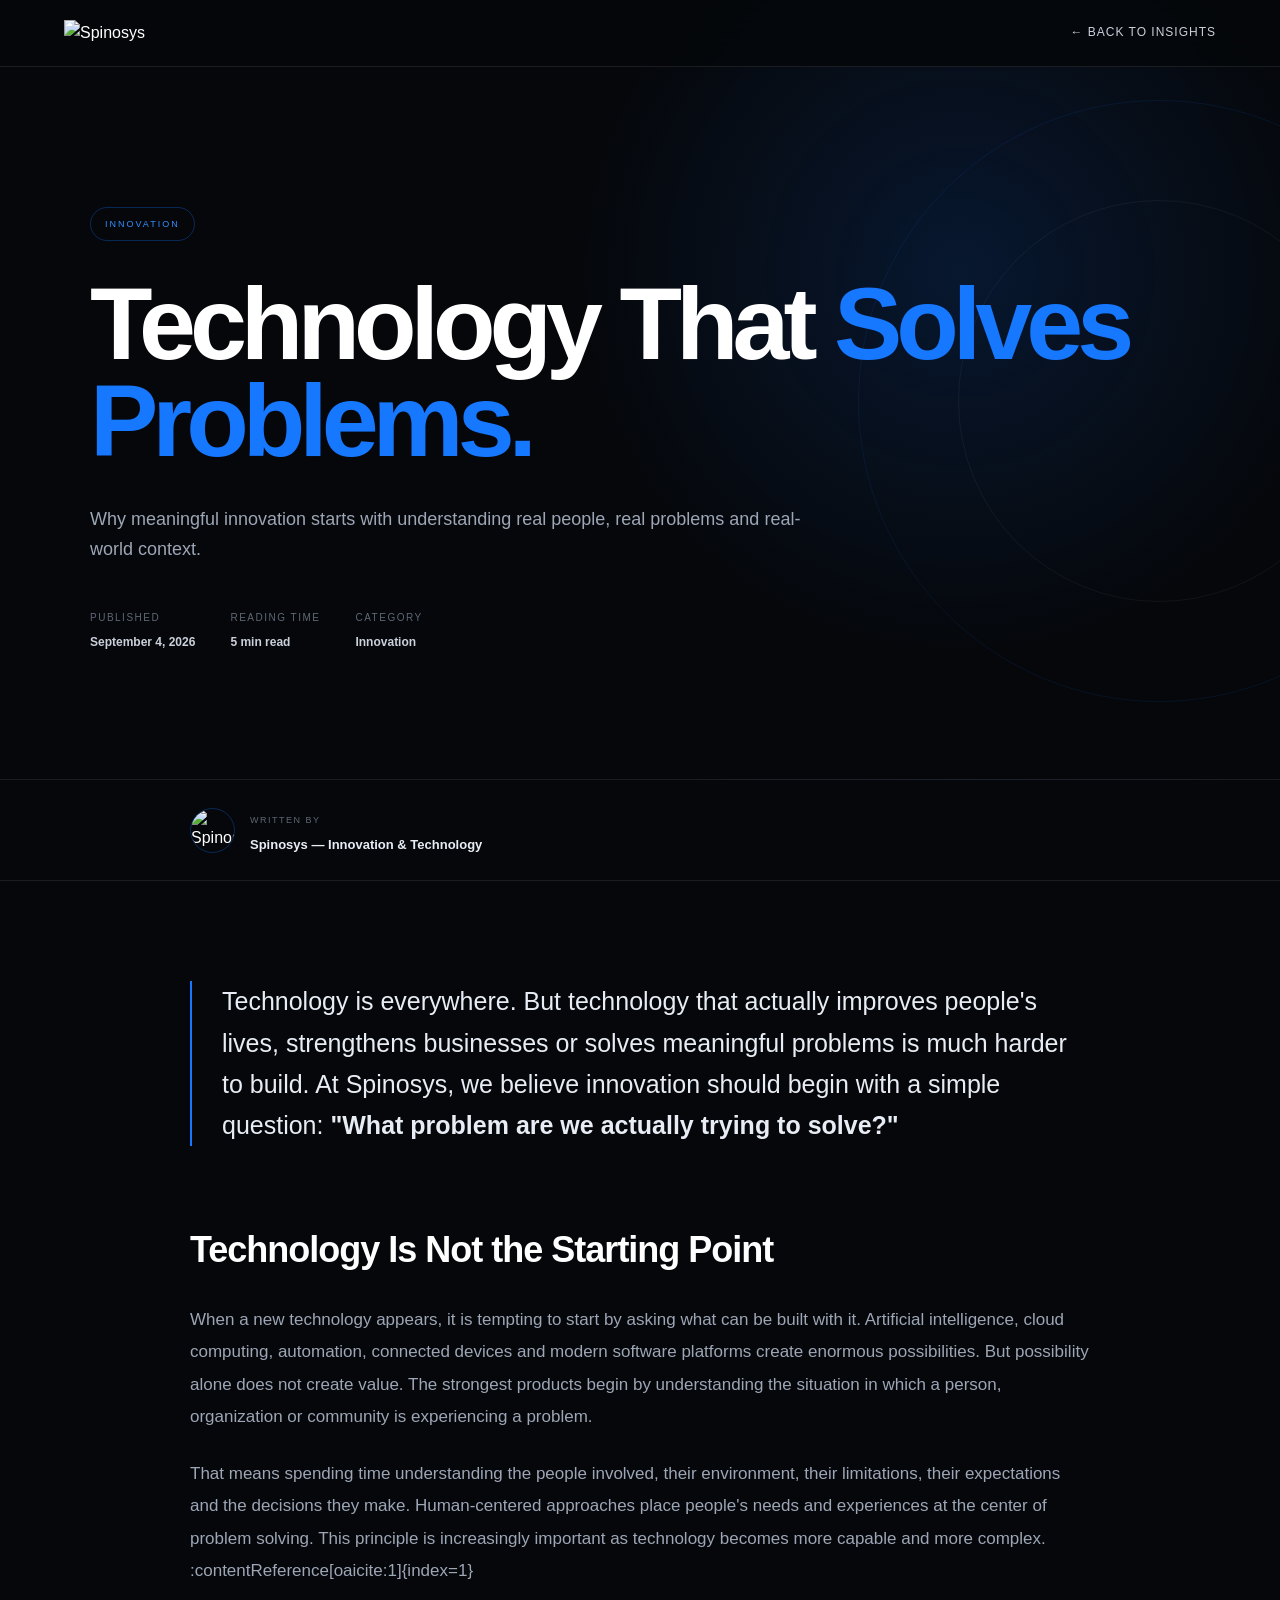
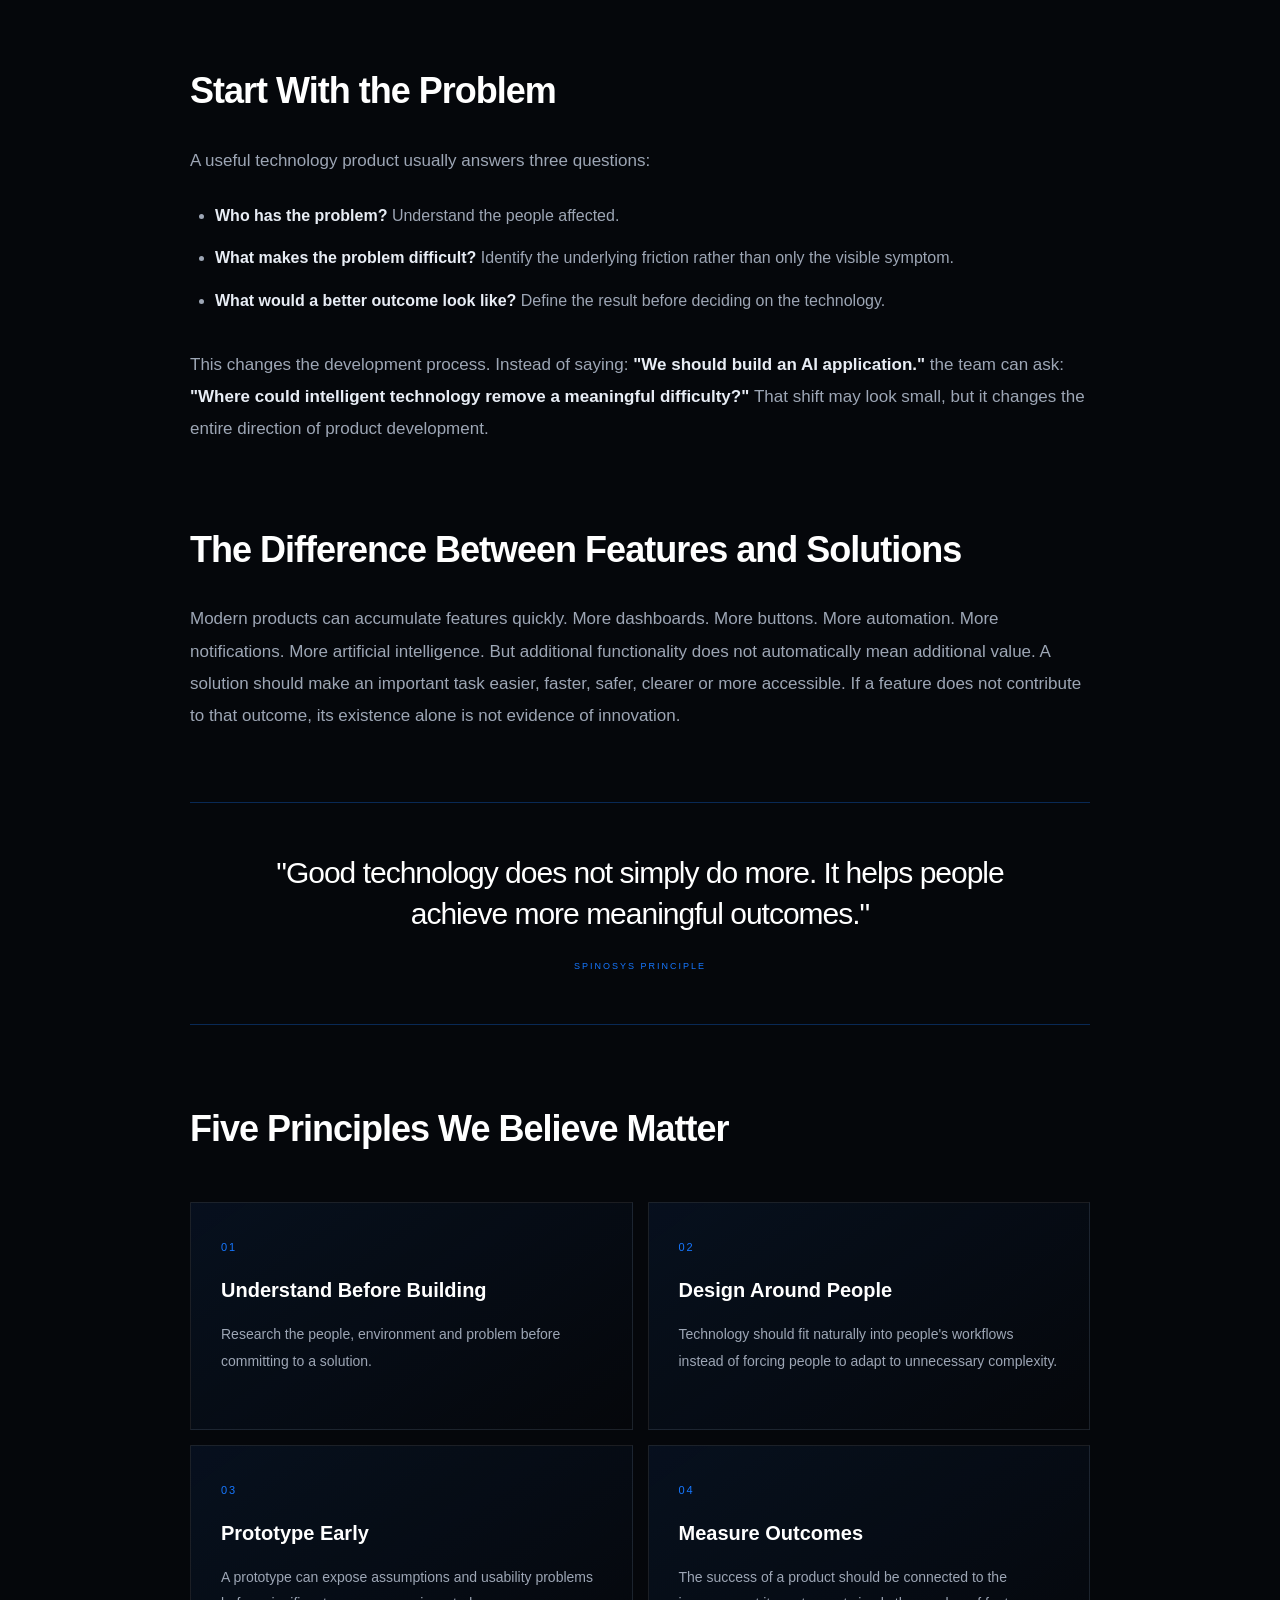
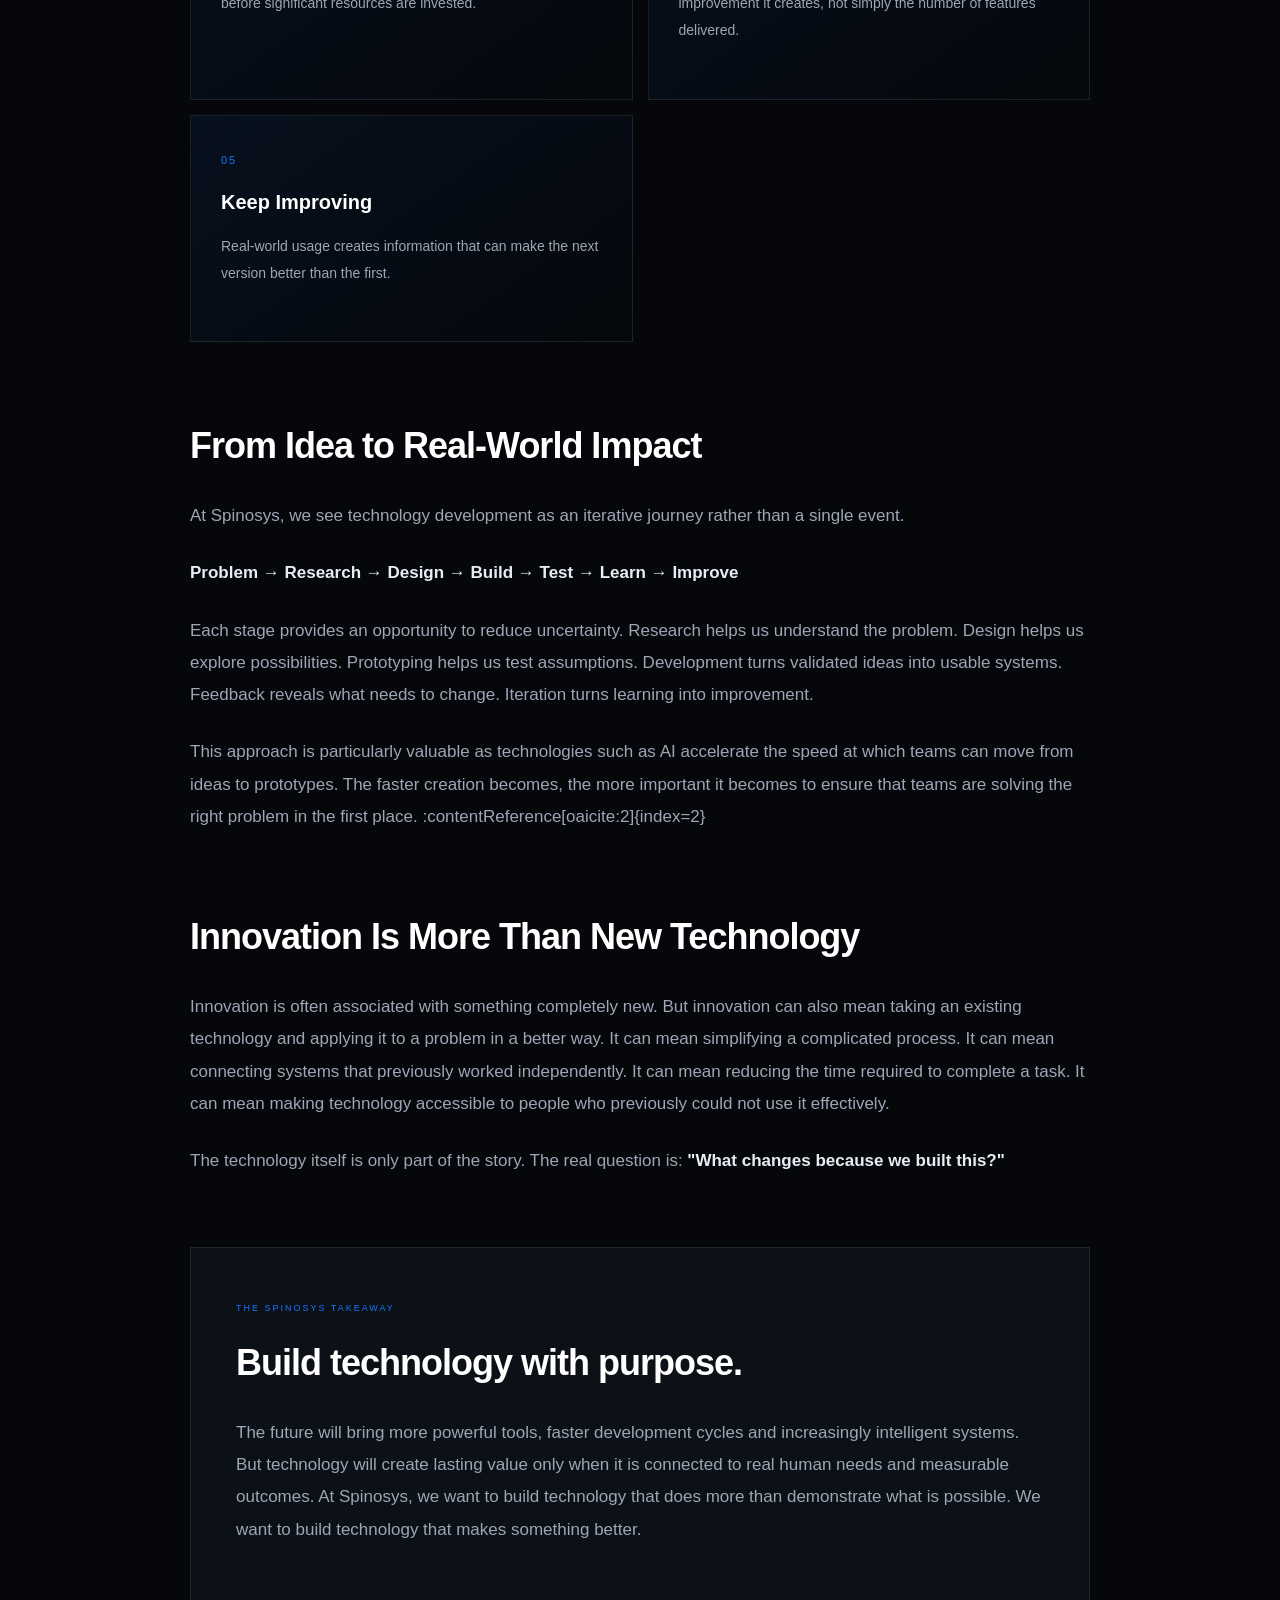
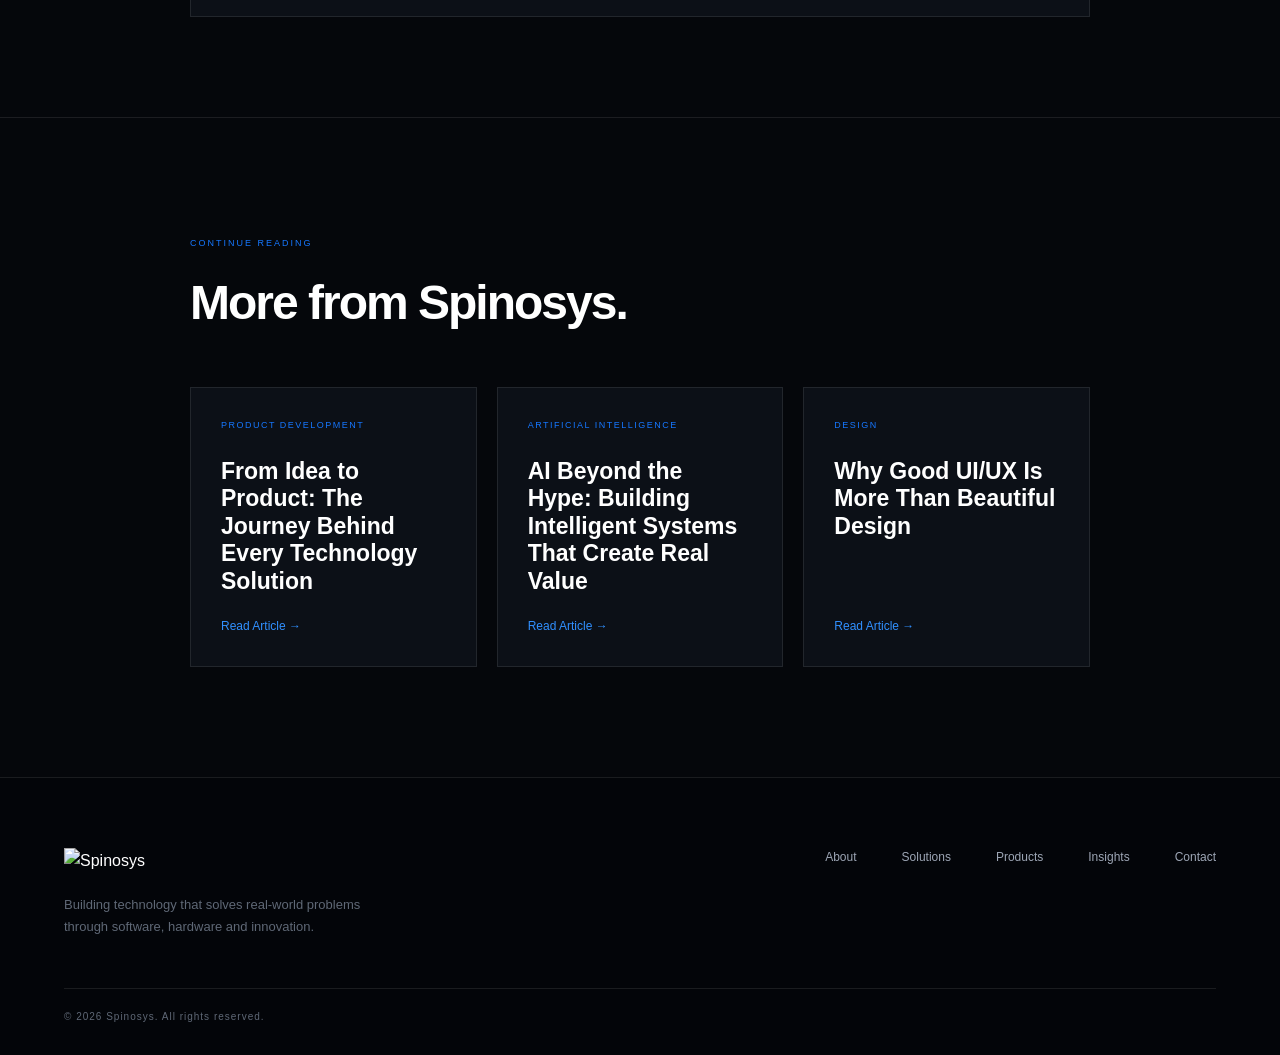
==== technology-that-solves-problems.html @ 68b995a3 "Initial Spinosys website" ====
<!DOCTYPE html>
<html lang="en">
<head>
    <meta charset="UTF-8">

    <meta name="viewport"
          content="width=device-width, initial-scale=1.0">

    <title>
        Technology That Solves Problems | Spinosys Insights
    </title>

    <meta name="description"
          content="Why meaningful innovation starts with understanding real people, real problems and real-world context. A Spinosys perspective on human-centered technology.">

    <meta name="keywords"
          content="Spinosys, technology, innovation, product development, human-centered design, software, technology solutions">

    <meta name="author"
          content="Spinosys">

    <link rel="icon"
          href="../assets/spinosys-logo.png">

    <link rel="stylesheet"
          href="../style.css">

    <style>

        /* =========================================
           ARTICLE PAGE
        ========================================= */

        .article-page {
            background: var(--black);
            color: var(--white);
        }

        /* NAVBAR */

        .article-navbar {
            position: fixed;
            top: 0;
            left: 0;
            width: 100%;
            z-index: 1000;

            padding: 20px 0;

            border-bottom: 1px solid var(--border);

            background: rgba(5, 7, 11, 0.88);

            backdrop-filter: blur(18px);
        }

        .article-nav-inner {
            width: min(1200px, 90%);
            margin: auto;

            display: flex;
            align-items: center;
            justify-content: space-between;
        }

        .article-logo img {
            width: 130px;
            height: auto;
        }

        .back-link {
            color: var(--silver-light);
            text-decoration: none;

            font-size: 12px;
            letter-spacing: 1px;

            transition: .3s ease;
        }

        .back-link:hover {
            color: var(--blue-bright);
        }


        /* HERO */

        .article-hero {
            min-height: 780px;

            padding:
                190px 20px
                110px;

            display: flex;
            align-items: center;

            position: relative;
            overflow: hidden;

            border-bottom: 1px solid var(--border);

            background:
                radial-gradient(
                    circle at 75% 35%,
                    rgba(22,119,255,.15),
                    transparent 35%
                ),
                var(--black);
        }

        .article-hero::before {
            content: "";

            position: absolute;

            width: 600px;
            height: 600px;

            border: 1px solid
                rgba(22,119,255,.10);

            border-radius: 50%;

            right: -180px;
            top: 100px;
        }

        .article-hero::after {
            content: "";

            position: absolute;

            width: 400px;
            height: 400px;

            border: 1px solid
                rgba(203,209,219,.06);

            border-radius: 50%;

            right: -80px;
            top: 200px;
        }

        .article-hero-inner {
            width: min(1100px, 90%);
            margin: auto;

            position: relative;
            z-index: 2;
        }

        .article-category {
            display: inline-flex;

            padding: 9px 14px;

            border: 1px solid
                var(--border-blue);

            border-radius: 50px;

            color: var(--blue-bright);

            font-size: 9px;
            letter-spacing: 2px;
        }

        .article-hero h1 {
            max-width: 1050px;

            margin-top: 35px;

            font-size:
                clamp(52px, 8vw, 105px);

            line-height: .94;

            letter-spacing: -6px;
        }

        .article-hero h1 span {
            color: var(--blue);
        }

        .article-subtitle {
            max-width: 750px;

            margin-top: 35px;

            color: var(--silver);

            font-size: 18px;

            line-height: 1.7;
        }

        /* META */

        .article-meta {
            display: flex;

            flex-wrap: wrap;

            gap: 35px;

            margin-top: 45px;

            color: var(--silver-dark);

            font-size: 10px;

            letter-spacing: 1.5px;
        }

        .article-meta-item strong {
            display: block;

            margin-top: 7px;

            color: var(--silver-light);

            font-size: 12px;

            letter-spacing: 0;
        }


        /* AUTHOR */

        .author-bar {
            border-bottom: 1px solid var(--border);

            padding: 25px 0;
        }

        .author-inner {
            width: min(900px, 90%);
            margin: auto;

            display: flex;
            align-items: center;

            gap: 15px;
        }

        .author-avatar {
            width: 45px;
            height: 45px;

            border-radius: 50%;

            overflow: hidden;

            border: 1px solid
                var(--border-blue);
        }

        .author-avatar img {
            width: 100%;
            height: 100%;

            object-fit: cover;
        }

        .author-text small {
            color: var(--silver-dark);

            font-size: 9px;

            letter-spacing: 1.5px;
        }

        .author-text strong {
            display: block;

            margin-top: 4px;

            color: var(--white-soft);

            font-size: 13px;
        }


        /* ARTICLE BODY */

        .article-container {
            width: min(900px, 90%);
            margin: auto;
        }

        .article-content {
            padding: 100px 0;
        }

        .article-content .lead {
            color: var(--white-soft);

            font-size: 25px;

            line-height: 1.65;

            margin-bottom: 70px;

            border-left:
                2px solid var(--blue);

            padding-left: 30px;
        }

        .article-content h2 {
            margin-top: 75px;
            margin-bottom: 25px;

            color: var(--white);

            font-size: 36px;

            letter-spacing: -1px;
        }

        .article-content h3 {
            margin-top: 45px;
            margin-bottom: 15px;

            color: var(--silver-light);

            font-size: 22px;
        }

        .article-content p {
            margin-bottom: 25px;

            color: var(--silver);

            font-size: 17px;

            line-height: 1.9;
        }

        .article-content ul {
            margin:
                25px 0
                35px 25px;
        }

        .article-content li {
            margin-bottom: 15px;

            color: var(--silver);

            line-height: 1.7;
        }

        .article-content strong {
            color: var(--white-soft);
        }


        /* PRINCIPLE CARDS */

        .principles {
            display: grid;

            grid-template-columns:
                repeat(2, 1fr);

            gap: 15px;

            margin: 45px 0;
        }

        .principle {
            padding: 30px;

            background:
                linear-gradient(
                    145deg,
                    rgba(22,119,255,.08),
                    transparent
                );

            border: 1px solid var(--border);

            transition: .3s ease;
        }

        .principle:hover {
            border-color:
                var(--border-blue);

            transform:
                translateY(-4px);
        }

        .principle-number {
            color: var(--blue);

            font-size: 11px;

            letter-spacing: 2px;
        }

        .principle h3 {
            margin-top: 15px;

            color: var(--white);

            font-size: 20px;
        }

        .principle p {
            margin-top: 12px;

            font-size: 14px;
        }


        /* QUOTE */

        .article-quote {
            margin: 70px 0;

            padding: 50px;

            border-top: 1px solid
                var(--border-blue);

            border-bottom: 1px solid
                var(--border-blue);

            text-align: center;
        }

        .article-quote p {
            color: var(--white);

            font-size: 30px;

            line-height: 1.35;

            letter-spacing: -1px;
        }

        .article-quote span {
            display: block;

            margin-top: 20px;

            color: var(--blue);

            font-size: 9px;

            letter-spacing: 2px;
        }


        /* TAKEAWAY */

        .takeaway {
            margin-top: 70px;

            padding: 45px;

            background: var(--black-card);

            border: 1px solid
                var(--border);
        }

        .takeaway-label {
            color: var(--blue);

            font-size: 9px;

            letter-spacing: 2px;
        }

        .takeaway h2 {
            margin-top: 15px;
        }


        /* RELATED */

        .related-section {
            padding: 110px 0;

            border-top:
                1px solid var(--border);
        }

        .related-title {
            margin-bottom: 45px;
        }

        .related-title small {
            color: var(--blue);

            font-size: 9px;

            letter-spacing: 2px;
        }

        .related-title h2 {
            margin-top: 12px;

            font-size: 48px;

            letter-spacing: -2px;
        }

        .related-grid {
            display: grid;

            grid-template-columns:
                repeat(3, 1fr);

            gap: 20px;
        }

        .related-card {
            min-height: 280px;

            padding: 30px;

            display: flex;
            flex-direction: column;

            background: var(--black-card);

            border: 1px solid
                var(--border);

            transition: .35s ease;
        }

        .related-card:hover {
            transform: translateY(-6px);

            border-color:
                var(--border-blue);
        }

        .related-card small {
            color: var(--blue);

            font-size: 9px;

            letter-spacing: 1.5px;
        }

        .related-card h3 {
            margin-top: 25px;

            color: var(--white);

            font-size: 23px;

            line-height: 1.2;
        }

        .related-card a {
            margin-top: auto;

            color: var(--blue-bright);

            text-decoration: none;

            font-size: 12px;
        }


        /* FOOTER */

        .article-footer {
            padding: 70px 0 30px;

            border-top: 1px solid
                var(--border);

            background: #030509;
        }

        .footer-inner {
            width: min(1200px, 90%);
            margin: auto;

            display: flex;

            justify-content: space-between;

            gap: 40px;
        }

        .footer-brand img {
            width: 120px;
        }

        .footer-brand p {
            max-width: 300px;

            margin-top: 20px;

            color: var(--silver-dark);

            font-size: 13px;

            line-height: 1.7;
        }

        .footer-links {
            display: flex;

            gap: 45px;
        }

        .footer-links a {
            color: var(--silver);

            text-decoration: none;

            font-size: 12px;

            transition: .3s;
        }

        .footer-links a:hover {
            color: var(--blue-bright);
        }

        .copyright {
            width: min(1200px, 90%);
            margin: 50px auto 0;

            padding-top: 20px;

            border-top: 1px solid
                var(--border);

            color: var(--silver-dark);

            font-size: 10px;

            letter-spacing: 1px;
        }


        /* RESPONSIVE */

        @media(max-width: 800px) {

            .article-hero {
                min-height: 700px;

                padding-top: 150px;
            }

            .article-hero h1 {
                letter-spacing: -4px;
            }

            .principles {
                grid-template-columns: 1fr;
            }

            .related-grid {
                grid-template-columns: 1fr;
            }

            .footer-inner {
                flex-direction: column;
            }

            .footer-links {
                flex-wrap: wrap;
            }

            .article-content .lead {
                font-size: 21px;
            }

            .article-quote {
                padding: 30px 15px;
            }

            .article-quote p {
                font-size: 24px;
            }
        }

    </style>
</head>


<body class="article-page">


<!-- =========================================
     NAVIGATION
========================================= -->

<header class="article-navbar">

    <div class="article-nav-inner">

        <a href="../index.html"
           class="article-logo">

            <img
                src="../assets/spinosys-logo.png"
                alt="Spinosys">

        </a>

        <a
            href="../index.html#insights"
            class="back-link">

            ← BACK TO INSIGHTS

        </a>

    </div>

</header>



<!-- =========================================
     HERO
========================================= -->

<section class="article-hero">

    <div class="article-hero-inner">

        <span class="article-category">
            INNOVATION
        </span>

        <h1>

            Technology That
            <span>Solves Problems.</span>

        </h1>

        <p class="article-subtitle">

            Why meaningful innovation starts with
            understanding real people, real problems
            and real-world context.

        </p>


        <div class="article-meta">

            <div class="article-meta-item">

                PUBLISHED

                <strong>
                    September 4, 2026
                </strong>

            </div>


            <div class="article-meta-item">

                READING TIME

                <strong>
                    5 min read
                </strong>

            </div>


            <div class="article-meta-item">

                CATEGORY

                <strong>
                    Innovation
                </strong>

            </div>

        </div>

    </div>

</section>



<!-- =========================================
     AUTHOR
========================================= -->

<section class="author-bar">

    <div class="author-inner">

        <div class="author-avatar">

            <img
                src="../assets/founder-1.jpg"
                alt="Spinosys Founder">

        </div>

        <div class="author-text">

            <small>
                WRITTEN BY
            </small>

            <strong>
                Spinosys — Innovation & Technology
            </strong>

        </div>

    </div>

</section>



<!-- =========================================
     ARTICLE
========================================= -->

<main>

<section class="article-content">

<div class="article-container">


<p class="lead">

Technology is everywhere. But technology that
actually improves people's lives, strengthens
businesses or solves meaningful problems is much
harder to build.

At Spinosys, we believe innovation should begin
with a simple question:

<strong>
"What problem are we actually trying to solve?"
</strong>

</p>



<h2>
Technology Is Not the Starting Point
</h2>

<p>

When a new technology appears, it is tempting to
start by asking what can be built with it.

Artificial intelligence, cloud computing,
automation, connected devices and modern software
platforms create enormous possibilities.

But possibility alone does not create value.

The strongest products begin by understanding
the situation in which a person, organization or
community is experiencing a problem.

</p>

<p>

That means spending time understanding the people
involved, their environment, their limitations,
their expectations and the decisions they make.

Human-centered approaches place people's needs
and experiences at the center of problem solving.
This principle is increasingly important as
technology becomes more capable and more complex.
:contentReference[oaicite:1]{index=1}

</p>



<h2>
Start With the Problem
</h2>

<p>

A useful technology product usually answers three
questions:

</p>

<ul>

<li>
<strong>Who has the problem?</strong>
Understand the people affected.
</li>

<li>
<strong>What makes the problem difficult?</strong>
Identify the underlying friction rather than
only the visible symptom.
</li>

<li>
<strong>What would a better outcome look like?</strong>
Define the result before deciding on the technology.
</li>

</ul>

<p>

This changes the development process.

Instead of saying:

<strong>
"We should build an AI application."
</strong>

the team can ask:

<strong>
"Where could intelligent technology remove a
meaningful difficulty?"
</strong>

That shift may look small, but it changes the
entire direction of product development.

</p>



<h2>
The Difference Between Features and Solutions
</h2>

<p>

Modern products can accumulate features quickly.

More dashboards.
More buttons.
More automation.
More notifications.
More artificial intelligence.

But additional functionality does not automatically
mean additional value.

A solution should make an important task easier,
faster, safer, clearer or more accessible.

If a feature does not contribute to that outcome,
its existence alone is not evidence of innovation.

</p>



<div class="article-quote">

<p>

"Good technology does not simply
do more. It helps people achieve
more meaningful outcomes."

</p>

<span>
SPINOSYS PRINCIPLE
</span>

</div>



<h2>
Five Principles We Believe Matter
</h2>



<div class="principles">


<div class="principle">

<span class="principle-number">
01
</span>

<h3>
Understand Before Building
</h3>

<p>

Research the people, environment and problem
before committing to a solution.

</p>

</div>



<div class="principle">

<span class="principle-number">
02
</span>

<h3>
Design Around People
</h3>

<p>

Technology should fit naturally into people's
workflows instead of forcing people to adapt
to unnecessary complexity.

</p>

</div>



<div class="principle">

<span class="principle-number">
03
</span>

<h3>
Prototype Early
</h3>

<p>

A prototype can expose assumptions and usability
problems before significant resources are invested.

</p>

</div>



<div class="principle">

<span class="principle-number">
04
</span>

<h3>
Measure Outcomes
</h3>

<p>

The success of a product should be connected to
the improvement it creates, not simply the number
of features delivered.

</p>

</div>



<div class="principle">

<span class="principle-number">
05
</span>

<h3>
Keep Improving
</h3>

<p>

Real-world usage creates information that can
make the next version better than the first.

</p>

</div>



</div>



<h2>
From Idea to Real-World Impact
</h2>

<p>

At Spinosys, we see technology development as
an iterative journey rather than a single event.

</p>


<p>

<strong>
Problem → Research → Design → Build → Test →
Learn → Improve
</strong>

</p>


<p>

Each stage provides an opportunity to reduce
uncertainty.

Research helps us understand the problem.

Design helps us explore possibilities.

Prototyping helps us test assumptions.

Development turns validated ideas into usable
systems.

Feedback reveals what needs to change.

Iteration turns learning into improvement.

</p>

<p>

This approach is particularly valuable as
technologies such as AI accelerate the speed at
which teams can move from ideas to prototypes.
The faster creation becomes, the more important
it becomes to ensure that teams are solving the
right problem in the first place. :contentReference[oaicite:2]{index=2}

</p>



<h2>
Innovation Is More Than New Technology
</h2>

<p>

Innovation is often associated with something
completely new.

But innovation can also mean taking an existing
technology and applying it to a problem in a
better way.

It can mean simplifying a complicated process.

It can mean connecting systems that previously
worked independently.

It can mean reducing the time required to complete
a task.

It can mean making technology accessible to
people who previously could not use it effectively.

</p>

<p>

The technology itself is only part of the story.

The real question is:

<strong>
"What changes because we built this?"
</strong>

</p>



<div class="takeaway">

<span class="takeaway-label">
THE SPINOSYS TAKEAWAY
</span>

<h2>
Build technology with purpose.
</h2>

<p>

The future will bring more powerful tools,
faster development cycles and increasingly
intelligent systems.

But technology will create lasting value only
when it is connected to real human needs and
measurable outcomes.

At Spinosys, we want to build technology that
does more than demonstrate what is possible.

We want to build technology that makes something
better.

</p>

</div>



</div>

</section>



<!-- =========================================
     RELATED ARTICLES
========================================= -->

<section class="related-section">

<div class="article-container">


<div class="related-title">

<small>
CONTINUE READING
</small>

<h2>
More from Spinosys.
</h2>

</div>



<div class="related-grid">


<article class="related-card">

<small>
PRODUCT DEVELOPMENT
</small>

<h3>
From Idea to Product:
The Journey Behind Every
Technology Solution
</h3>

<a href="#">
Read Article →
</a>

</article>



<article class="related-card">

<small>
ARTIFICIAL INTELLIGENCE
</small>

<h3>
AI Beyond the Hype:
Building Intelligent Systems
That Create Real Value
</h3>

<a href="#">
Read Article →
</a>

</article>



<article class="related-card">

<small>
DESIGN
</small>

<h3>
Why Good UI/UX Is More
Than Beautiful Design
</h3>

<a href="#">
Read Article →
</a>

</article>


</div>

</div>

</section>

</main>



<!-- =========================================
     FOOTER
========================================= -->

<footer class="article-footer">

<div class="footer-inner">


<div class="footer-brand">

<a href="../index.html">

<img
    src="../assets/spinosys-logo.png"
    alt="Spinosys">

</a>

<p>

Building technology that solves
real-world problems through software,
hardware and innovation.

</p>

</div>



<div class="footer-links">

<a href="../index.html#about">
About
</a>

<a href="../index.html#solutions">
Solutions
</a>

<a href="../index.html#products">
Products
</a>

<a href="../index.html#insights">
Insights
</a>

<a href="../index.html#contact">
Contact
</a>

</div>


</div>



<div class="copyright">

© 2026 Spinosys. All rights reserved.

</div>

</footer>


</body>
</html>
---- style.css ----
/* =========================================
   SPINOSYS V2
   BLUE + SILVER + WHITE + BLACK
========================================= */

:root {

    --black: #05070b;
    --black-soft: #090c12;
    --black-card: #0c1017;

    --white: #ffffff;
    --white-soft: #e8edf5;

    --silver: #9da6b5;
    --silver-light: #cbd1db;
    --silver-dark: #5f6876;

    --blue: #1677ff;
    --blue-bright: #3190ff;
    --blue-dark: #0750b8;

    --border: rgba(255,255,255,0.09);
    --border-blue: rgba(22,119,255,0.30);

    --container: 1180px;
}


/* =========================================
   RESET
========================================= */

* {
    margin: 0;
    padding: 0;
    box-sizing: border-box;
}

html {
    scroll-behavior: smooth;
}

body {

    font-family: "Inter", sans-serif;

    background: var(--black);
    color: var(--white);

    line-height: 1.6;

    overflow-x: hidden;
}

a {
    text-decoration: none;
    color: inherit;
}

button {
    font-family: inherit;
}

.container {
    width: min(var(--container), 90%);
    margin: auto;
}


/* =========================================
   NAVBAR
========================================= */

.navbar {

    position: fixed;

    top: 0;
    left: 0;

    width: 100%;

    z-index: 1000;

    background: rgba(5,7,11,0.72);

    backdrop-filter: blur(20px);

    border-bottom: 1px solid var(--border);
}

.nav-inner {

    height: 78px;

    display: flex;

    align-items: center;

    justify-content: space-between;
}

.brand img {

    width: 145px;

    display: block;

    object-fit: contain;
}

.desktop-nav {

    display: flex;

    align-items: center;

    gap: 30px;
}

.desktop-nav a {

    color: var(--silver);

    font-size: 13px;

    transition: 0.3s;
}

.desktop-nav a:hover {

    color: var(--white);
}

.nav-cta {

    padding: 11px 18px;

    border: 1px solid var(--border-blue);

    border-radius: 50px;

    color: var(--white);

    font-size: 13px;

    background: rgba(22,119,255,0.07);

    transition: 0.3s;
}

.nav-cta:hover {

    background: var(--blue);

    border-color: var(--blue);

    transform: translateY(-2px);
}

.nav-cta span {
    margin-left: 5px;
}

.mobile-toggle {

    display: none;

    width: 35px;

    height: 35px;

    border: 0;

    background: transparent;

    cursor: pointer;
}

.mobile-toggle span {

    display: block;

    width: 23px;

    height: 2px;

    background: white;

    margin: 5px auto;
}


/* =========================================
   MOBILE NAV
========================================= */

.mobile-nav {

    display: none;

    position: fixed;

    top: 78px;
    left: 0;

    width: 100%;

    z-index: 999;

    background: rgba(5,7,11,0.98);

    border-bottom: 1px solid var(--border);

    padding: 20px 5%;
}

.mobile-nav.active {
    display: block;
}

.mobile-nav a {

    display: block;

    padding: 16px 0;

    color: var(--silver);

    border-bottom: 1px solid var(--border);
}


/* =========================================
   HERO
========================================= */

.hero {

    min-height: 100vh;

    display: flex;

    align-items: center;

    position: relative;

    overflow: hidden;
}

.hero-background {

    position: absolute;

    inset: 0;

    pointer-events: none;
}

.grid-lines {

    position: absolute;

    inset: 0;

    background-image:
        linear-gradient(
            rgba(255,255,255,0.035) 1px,
            transparent 1px
        ),
        linear-gradient(
            90deg,
            rgba(255,255,255,0.035) 1px,
            transparent 1px
        );

    background-size: 70px 70px;

    mask-image: linear-gradient(
        to bottom,
        black 0%,
        black 50%,
        transparent 100%
    );
}

.blue-orb {

    position: absolute;

    width: 650px;
    height: 650px;

    right: -250px;
    top: 80px;

    background: var(--blue);

    opacity: 0.13;

    filter: blur(130px);

    border-radius: 50%;
}

.silver-orb {

    position: absolute;

    width: 350px;
    height: 350px;

    left: -200px;
    bottom: 0;

    background: var(--silver);

    opacity: 0.06;

    filter: blur(120px);

    border-radius: 50%;
}

.hero-container {

    position: relative;

    z-index: 2;

    padding-top: 80px;
}

.hero-badge {

    display: inline-flex;

    align-items: center;

    gap: 10px;

    padding: 8px 13px;

    border: 1px solid var(--border);

    border-radius: 50px;

    color: var(--silver);

    font-size: 10px;

    letter-spacing: 1.7px;

    background: rgba(255,255,255,0.025);
}

.status-dot {

    width: 7px;
    height: 7px;

    border-radius: 50%;

    background: var(--blue);

    box-shadow: 0 0 15px var(--blue);
}

.hero h1 {

    max-width: 1050px;

    margin-top: 28px;

    font-size: clamp(48px, 7vw, 90px);

    line-height: 0.99;

    letter-spacing: -5px;

    font-weight: 800;
}

.blue-text {
    color: var(--blue-bright);
}

.silver-text {
    color: var(--silver);
}

.hero-description {

    max-width: 650px;

    margin-top: 32px;

    color: var(--silver);

    font-size: 17px;
}

.hero-actions {

    display: flex;

    align-items: center;

    gap: 13px;

    margin-top: 36px;
}

.button {

    display: inline-flex;

    align-items: center;

    gap: 12px;

    padding: 14px 22px;

    border-radius: 50px;

    font-size: 13px;

    font-weight: 600;

    transition: 0.3s;
}

.button-primary {

    color: white;

    background: var(--blue);

    box-shadow: 0 10px 35px rgba(22,119,255,0.22);
}

.button-primary:hover {

    background: var(--blue-bright);

    transform: translateY(-3px);

    box-shadow: 0 15px 45px rgba(22,119,255,0.30);
}

.button-outline {

    border: 1px solid var(--border);

    color: var(--white-soft);
}

.button-outline:hover {

    border-color: var(--blue);

    color: white;
}

.hero-tech {

    display: flex;

    flex-wrap: wrap;

    gap: 35px;

    margin-top: 90px;

    color: var(--silver-dark);

    font-size: 10px;

    letter-spacing: 2.5px;
}

.scroll-indicator {

    position: absolute;

    bottom: 30px;
    right: 5%;

    display: flex;

    align-items: center;

    gap: 10px;

    color: var(--silver-dark);

    font-size: 9px;

    letter-spacing: 2px;

    transform: rotate(90deg);

    transform-origin: right center;
}

.scroll-indicator span {

    width: 35px;
    height: 1px;

    background: var(--blue);
}

/* =========================================
   GENERAL SECTIONS
========================================= */

.section {

    padding: 140px 0;

    border-top: 1px solid var(--border);
}

.section-top {

    display: flex;

    align-items: center;

    gap: 16px;
}

.section-number {

    color: var(--blue);

    font-size: 11px;

    font-weight: 700;
}

.section-label {

    color: var(--silver-dark);

    font-size: 10px;

    font-weight: 600;

    letter-spacing: 2.5px;
}


/* =========================================
   ABOUT
========================================= */

.about-layout {

    display: grid;

    grid-template-columns: 1fr 0.75fr;

    gap: 100px;

    margin-top: 55px;
}

.about-title h2 {

    font-size: clamp(40px, 5vw, 68px);

    line-height: 1.02;

    letter-spacing: -3px;
}

.about-title span {

    color: var(--blue);
}

.about-content {

    padding-top: 5px;
}

.about-content p {

    color: var(--silver-dark);

    font-size: 15px;

    margin-bottom: 20px;
}

.about-content .lead {

    color: var(--white-soft);

    font-size: 20px;

    line-height: 1.55;
}

.inline-link {

    display: inline-flex;

    align-items: center;

    gap: 9px;

    margin-top: 15px;

    color: white;

    font-size: 13px;

    font-weight: 600;

    transition: 0.3s;
}

.inline-link span {

    color: var(--blue);

    transition: 0.3s;
}

.inline-link:hover span {

    transform: translateX(5px);
}


/* =========================================
   SOLUTIONS
========================================= */

.heading-row {

    display: flex;

    justify-content: space-between;

    align-items: flex-end;

    gap: 60px;

    margin-top: 35px;
}

.heading-row h2 {

    font-size: clamp(40px, 5vw, 66px);

    line-height: 1;

    letter-spacing: -3px;
}

.heading-row h2 span {

    color: var(--silver-dark);
}

.heading-row p {

    max-width: 420px;

    color: var(--silver-dark);

    font-size: 14px;
}

.solutions-grid {

    display: grid;

    grid-template-columns: repeat(4, 1fr);

    margin-top: 70px;

    border-top: 1px solid var(--border);

    border-left: 1px solid var(--border);
}

.solution-card {

    min-height: 310px;

    padding: 28px;

    position: relative;

    border-right: 1px solid var(--border);

    border-bottom: 1px solid var(--border);

    background: rgba(255,255,255,0.01);

    transition: 0.35s;
}

.solution-card:hover {

    background: rgba(22,119,255,0.055);

    border-color: var(--border-blue);
}

.solution-card.featured {

    background: linear-gradient(
        145deg,
        rgba(22,119,255,0.11),
        rgba(255,255,255,0.015)
    );
}

.card-top {

    display: flex;

    justify-content: space-between;

    color: var(--silver-dark);

    font-size: 11px;
}

.card-icon {

    color: var(--blue);

    font-size: 17px;
}

.solution-icon {

    margin-top: 55px;

    color: var(--blue-bright);

    font-size: 30px;
}

.solution-card h3 {

    margin-top: 18px;

    font-size: 19px;
}

.solution-card p {

    margin-top: 12px;

    color: var(--silver-dark);

    font-size: 13px;
}


/* =========================================
   PROCESS
========================================= */

.process {

    background: #07090e;
}

.process-heading {

    margin-top: 40px;
}

.process-heading h2 {

    max-width: 800px;

    font-size: clamp(45px, 6vw, 78px);

    line-height: 0.98;

    letter-spacing: -4px;
}

.process-heading span {

    color: var(--silver-dark);
}

.process-grid {

    display: grid;

    grid-template-columns: repeat(6, 1fr);

    margin-top: 80px;

    border-top: 1px solid var(--border);
}

.process-card {

    min-height: 190px;

    padding: 25px 18px;

    border-right: 1px solid var(--border);
}

.process-card > span {

    color: var(--blue);

    font-size: 10px;
}

.process-card h3 {

    margin-top: 35px;

    font-size: 17px;
}

.process-card p {

    margin-top: 8px;

    color: var(--silver-dark);

    font-size: 12px;
}


/* =========================================
   PRODUCTS
========================================= */

.product-showcase {

    position: relative;

    display: grid;

    grid-template-columns: 1fr 1fr;

    min-height: 500px;

    margin-top: 65px;

    overflow: hidden;

    border: 1px solid var(--border);

    background:
        linear-gradient(
            135deg,
            rgba(22,119,255,0.07),
            transparent 50%
        );
}

.product-info {

    position: relative;

    z-index: 2;

    padding: 70px;
}

.product-status {

    display: flex;

    align-items: center;

    gap: 9px;

    color: var(--blue);

    font-size: 9px;

    letter-spacing: 2px;
}

.product-status span {

    width: 6px;
    height: 6px;

    border-radius: 50%;

    background: var(--blue);

    box-shadow: 0 0 12px var(--blue);
}

.product-info h3 {

    margin-top: 25px;

    font-size: clamp(35px, 4vw, 55px);

    line-height: 1;

    letter-spacing: -2px;
}

.product-info p {

    max-width: 450px;

    margin-top: 25px;

    color: var(--silver-dark);

    font-size: 14px;
}

.product-visual {

    position: relative;

    min-height: 500px;

    display: flex;

    align-items: center;

    justify-content: center;
}

.visual-ring {

    position: absolute;

    border: 1px solid rgba(22,119,255,0.25);

    border-radius: 50%;
}

.ring-one {

    width: 220px;
    height: 220px;
}

.ring-two {

    width: 330px;
    height: 330px;

    border-color: rgba(157,166,181,0.16);
}

.ring-three {

    width: 450px;
    height: 450px;

    border-color: rgba(22,119,255,0.10);
}

.visual-core {

    width: 105px;
    height: 105px;

    display: flex;

    align-items: center;
    justify-content: center;

    border-radius: 50%;

    background: var(--blue);

    box-shadow:
        0 0 50px rgba(22,119,255,0.35),
        0 0 120px rgba(22,119,255,0.15);

    font-size: 45px;

    font-weight: 800;
}


/* =========================================
   INNOVATION
========================================= */

.innovation {

    padding: 150px 0;

    position: relative;

    overflow: hidden;

    background: #080b11;

    border-top: 1px solid var(--border);

    border-bottom: 1px solid var(--border);
}

.innovation::before {

    content: "";

    position: absolute;

    width: 600px;
    height: 600px;

    right: -250px;
    top: -200px;

    background: var(--blue);

    opacity: 0.07;

    filter: blur(120px);

    border-radius: 50%;
}

.innovation-title {

    max-width: 900px;

    margin-top: 45px;

    position: relative;
}

.innovation-title h2 {

    font-size: clamp(45px, 6vw, 80px);

    line-height: 0.98;

    letter-spacing: -4px;
}

.innovation-title h2 span {

    color: var(--blue);
}

.innovation-title p {

    max-width: 600px;

    margin-top: 30px;

    color: var(--silver-dark);
}

.innovation-flow {

    display: flex;

    align-items: center;

    justify-content: space-between;

    margin-top: 100px;
}

.flow-item {

    display: flex;

    flex-direction: column;

    gap: 12px;

    color: var(--silver-dark);
}

.flow-item span {

    font-size: 10px;
}

.flow-item strong {

    font-size: 12px;

    letter-spacing: 2px;
}

.flow-item.active {

    color: var(--blue);
}

.flow-arrow {

    color: var(--silver-dark);
}

.innovation-tags {

    display: flex;

    flex-wrap: wrap;

    gap: 10px;

    margin-top: 55px;
}

.innovation-tags span {

    padding: 10px 15px;

    border: 1px solid var(--border);

    border-radius: 50px;

    color: var(--silver);

    font-size: 11px;

    background: rgba(255,255,255,0.015);
}


/* =========================================
   INSIGHTS
========================================= */

.insights-section {
    padding: 140px 0;
    border-top: 1px solid var(--border);
}

.insights-header {
    display: grid;
    grid-template-columns: 1fr 0.7fr;
    gap: 80px;
    margin-top: 60px;
    margin-bottom: 70px;
    align-items: end;
}

.insights-header h2 {
    font-size: clamp(50px, 7vw, 90px);
    line-height: .95;
    letter-spacing: -5px;
}

.insights-header h2 span {
    display: block;
    color: var(--blue);
}

.insights-header p {
    color: var(--silver);
    line-height: 1.8;
}

.insights-grid {
    display: grid;
    grid-template-columns: repeat(2, 1fr);
    gap: 20px;
}

.insight-card {
    min-height: 300px;
    padding: 35px;
    background: var(--black-card);
    border: 1px solid var(--border);
    display: flex;
    flex-direction: column;
    transition: .35s ease;
}

.insight-card:hover {
    border-color: var(--border-blue);
    transform: translateY(-6px);
}

.insight-card.featured {
    grid-column: span 2;
    min-height: 380px;
    background:
        linear-gradient(
            135deg,
            rgba(22,119,255,.08),
            transparent 60%
        ),
        var(--black-card);
}

.insight-meta {
    display: flex;
    justify-content: space-between;
    margin-bottom: 45px;
    color: var(--silver-dark);
    font-size: 9px;
    letter-spacing: 2px;
}

.insight-card h3 {
    max-width: 800px;
    font-size: clamp(25px, 3vw, 42px);
    line-height: 1.1;
    color: var(--white);
}

.insight-card:not(.featured) h3 {
    font-size: 26px;
}

.insight-card p {
    margin-top: 20px;
    max-width: 700px;
    color: var(--silver);
    line-height: 1.7;
}

.insight-card a {
    margin-top: auto;
    padding-top: 30px;
    color: var(--blue-bright);
    font-size: 13px;
}

@media(max-width:700px) {

    .insights-header {
        grid-template-columns: 1fr;
        gap: 30px;
    }

    .insights-grid {
        grid-template-columns: 1fr;
    }

    .insight-card.featured {
        grid-column: span 1;
    }
}


/* =========================================
   CTA
========================================= */

.cta {

    padding: 120px 0;
}

.cta-box {

    min-height: 500px;

    position: relative;

    overflow: hidden;

    display: flex;

    flex-direction: column;

    align-items: center;

    justify-content: center;

    text-align: center;

    padding: 60px 30px;

    border: 1px solid var(--border-blue);

    background:
        radial-gradient(
            circle at center,
            rgba(22,119,255,0.11),
            transparent 55%
        );
}

.cta-glow {

    position: absolute;

    width: 300px;
    height: 300px;

    background: var(--blue);

    opacity: 0.08;

    filter: blur(100px);

    border-radius: 50%;
}

.cta-box > *:not(.cta-glow) {

    position: relative;

    z-index: 2;
}

.cta-box h2 {

    max-width: 850px;

    margin-top: 30px;

    font-size: clamp(45px, 6vw, 76px);

    line-height: 0.98;

    letter-spacing: -4px;
}

.cta-box h2 span {

    display: block;

    color: var(--blue);
}

.cta-box p {

    max-width: 550px;

    margin: 25px auto 35px;

    color: var(--silver-dark);

    font-size: 14px;
}


/* =========================================
   FOOTER
========================================= */

footer {

    border-top: 1px solid var(--border);

    padding-top: 75px;
}

.footer-main {

    display: grid;

    grid-template-columns: 2fr 1fr 1fr 1fr;

    gap: 50px;

    padding-bottom: 70px;
}

.footer-brand img {

    width: 150px;
}

.footer-brand p {

    margin-top: 18px;

    color: var(--silver-dark);

    font-size: 13px;
}

.footer-socials {

    display: flex;

    gap: 8px;

    margin-top: 25px;
}

.footer-socials a {

    width: 34px;
    height: 34px;

    display: flex;

    align-items: center;
    justify-content: center;

    border: 1px solid var(--border);

    border-radius: 50%;

    color: var(--silver);

    font-size: 10px;

    transition: 0.3s;
}

.footer-socials a:hover {

    border-color: var(--blue);

    color: white;

    background: rgba(22,119,255,0.10);
}

.footer-column h4 {

    margin-bottom: 20px;

    color: white;

    font-size: 12px;
}

.footer-column a {

    display: block;

    margin-bottom: 11px;

    color: var(--silver-dark);

    font-size: 12px;

    transition: 0.3s;
}

.footer-column a:hover {

    color: var(--blue-bright);
}

.footer-bottom {

    display: flex;

    justify-content: space-between;

    padding: 25px 0;

    border-top: 1px solid var(--border);

    color: var(--silver-dark);

    font-size: 10px;
}


/* =========================================
   RESPONSIVE
========================================= */

@media (max-width: 1000px) {

    .desktop-nav {
        display: none;
    }

    .nav-cta {
        margin-left: auto;
        margin-right: 15px;
    }

    .mobile-toggle {
        display: block;
    }

    .solutions-grid {

        grid-template-columns: repeat(2, 1fr);

    }

    .process-grid {

        grid-template-columns: repeat(3, 1fr);

    }

    .about-layout {

        grid-template-columns: 1fr;

        gap: 45px;

    }

    .product-showcase {

        grid-template-columns: 1fr;

    }

    .product-visual {

        min-height: 350px;

    }

    .articles-grid {

        grid-template-columns: 1fr;

    }

    .footer-main {

        grid-template-columns: 2fr 1fr 1fr;

    }

}


@media (max-width: 650px) {

    .nav-inner {

        height: 70px;
    }

    .brand img {

        width: 125px;
    }

    .nav-cta {

        display: none;
    }

    .hero {

        min-height: 850px;
    }

    .hero h1 {

        font-size: clamp(45px, 13vw, 65px);

        letter-spacing: -3px;
    }

    .hero-description {

        font-size: 15px;
    }

    .hero-actions {

        flex-direction: column;

        align-items: flex-start;
    }

    .hero-tech {

        gap: 18px;

        margin-top: 65px;
    }

    .scroll-indicator {

        display: none;
    }

    .section {

        padding: 90px 0;
    }

    .heading-row {

        flex-direction: column;

        align-items: flex-start;

        gap: 25px;
    }

    .solutions-grid {

        grid-template-columns: 1fr;

        margin-top: 45px;
    }

    .solution-card {

        min-height: 260px;
    }

    .process-grid {

        grid-template-columns: 1fr 1fr;

        margin-top: 50px;
    }

    .process-card {

        min-height: 160px;
    }

    .process-card h3 {

        margin-top: 25px;
    }

    .product-info {

        padding: 40px 30px;
    }

    .product-visual {

        min-height: 330px;

        transform: scale(0.75);
    }

    .innovation {

        padding: 100px 0;
    }

    .innovation-flow {

        flex-direction: column;

        align-items: flex-start;

        gap: 25px;

        margin-top: 65px;
    }

    .flow-arrow {

        transform: rotate(90deg);

        margin-left: 5px;
    }

    .cta {

        padding: 80px 0;
    }

    .cta-box {

        min-height: 430px;

        padding: 40px 20px;
    }

    .footer-main {

        grid-template-columns: 1fr 1fr;

        gap: 45px 25px;
    }

    .footer-brand {

        grid-column: 1 / -1;
    }

    .footer-bottom {

        flex-direction: column;

        gap: 10px;
    }

}

.contact-section {
    padding: 140px 0;
    border-top: 1px solid var(--border);
}

.contact-grid {
    display: grid;
    grid-template-columns: 1fr 0.8fr;
    gap: 100px;
    margin-top: 60px;
}

.contact-intro h2 {
    font-size: clamp(45px, 6vw, 75px);
    line-height: 0.98;
    letter-spacing: -4px;
}

.contact-intro h2 span {
    display: block;
    color: var(--blue);
}

.contact-intro p {
    max-width: 550px;
    margin-top: 30px;
    color: var(--silver-dark);
}

.contact-details {
    border-top: 1px solid var(--border);
}

.contact-item {
    min-height: 100px;

    display: flex;
    align-items: center;
    justify-content: space-between;

    padding: 20px 5px;

    border-bottom: 1px solid var(--border);

    transition: 0.3s;
}

.contact-item:hover {
    padding-left: 15px;
    background: rgba(22,119,255,0.04);
}

.contact-item small {
    display: block;

    margin-bottom: 8px;

    color: var(--silver-dark);

    font-size: 9px;

    letter-spacing: 2px;
}

.contact-item strong {
    color: var(--white-soft);

    font-size: 15px;
}

.contact-item > span {
    color: var(--blue);

    font-size: 20px;
}

.whatsapp-button {
    display: inline-flex;

    margin-top: 35px;

    padding: 13px 20px;

    border: 1px solid var(--border-blue);

    border-radius: 50px;

    color: white;

    background: rgba(22,119,255,0.08);

    font-size: 13px;

    transition: 0.3s;
}

.whatsapp-button:hover {
    background: var(--blue);
}

@media (max-width: 700px) {

    .contact-grid {
        grid-template-columns: 1fr;
        gap: 50px;
    }

    .contact-intro h2 {
        letter-spacing: -2px;
    }

}

/* =========================
   FOUNDERS
========================= */

.founders-section {
    padding: 140px 0;
    border-top: 1px solid var(--border);
}

.founders-heading {
    display: grid;
    grid-template-columns: 1fr 0.7fr;
    gap: 80px;
    margin-top: 60px;
    margin-bottom: 70px;
    align-items: end;
}

.founders-heading h2 {
    margin: 0;
    font-size: clamp(50px, 7vw, 90px);
    line-height: 0.95;
    letter-spacing: -5px;
}

.founders-heading h2 span {
    display: block;
    color: var(--blue);
}

.founders-heading p {
    color: var(--silver);
    line-height: 1.8;
    max-width: 500px;
}

.founders-grid {
    display: grid;
    grid-template-columns: repeat(2, 1fr);
    gap: 30px;
}

.founder-card {
    background: var(--black-card);
    border: 1px solid var(--border);
    transition: 0.4s ease;
}

.founder-card:hover {
    border-color: var(--border-blue);
    transform: translateY(-8px);
}

.founder-image {
    height: 500px;
    overflow: hidden;
    background: #080b10;
}

.founder-image img {
    width: 100%;
    height: 100%;
    object-fit: cover;
    display: block;
    filter: grayscale(100%);
    transition: 0.5s ease;
}

.founder-card:hover .founder-image img {
    filter: grayscale(0%);
    transform: scale(1.03);
}

.founder-info {
    padding: 30px;
    display: flex;
    flex-direction: column;
    min-height: 220px;
}

.founder-role {
    font-size: 9px;
    letter-spacing: 2px;
    color: var(--blue);
}

.founder-info h3 {
    margin-top: 10px;
    font-size: 28px;
    color: var(--white);
}

.founder-info p {
    margin-top: 15px;
    color: var(--silver);
    line-height: 1.7;
    max-width: 500px;
}

.founder-socials {
    margin-top: auto;
    display: flex;
    gap: 10px;
}

.founder-socials a {
    width: 38px;
    height: 38px;
    border: 1px solid var(--border);
    display: flex;
    align-items: center;
    justify-content: center;
    color: var(--silver-light);
    transition: 0.3s;
}

.founder-socials a:hover {
    background: var(--blue);
    border-color: var(--blue);
    color: white;
}


/* MOBILE */

@media (max-width: 700px) {

    .founders-section {
        padding: 90px 0;
    }

    .founders-heading {
        grid-template-columns: 1fr;
        gap: 30px;
        margin-top: 40px;
    }

    .founders-heading h2 {
        letter-spacing: -3px;
    }

    .founders-grid {
        grid-template-columns: 1fr;
    }

    .founder-image {
        height: 420px;
    }
}
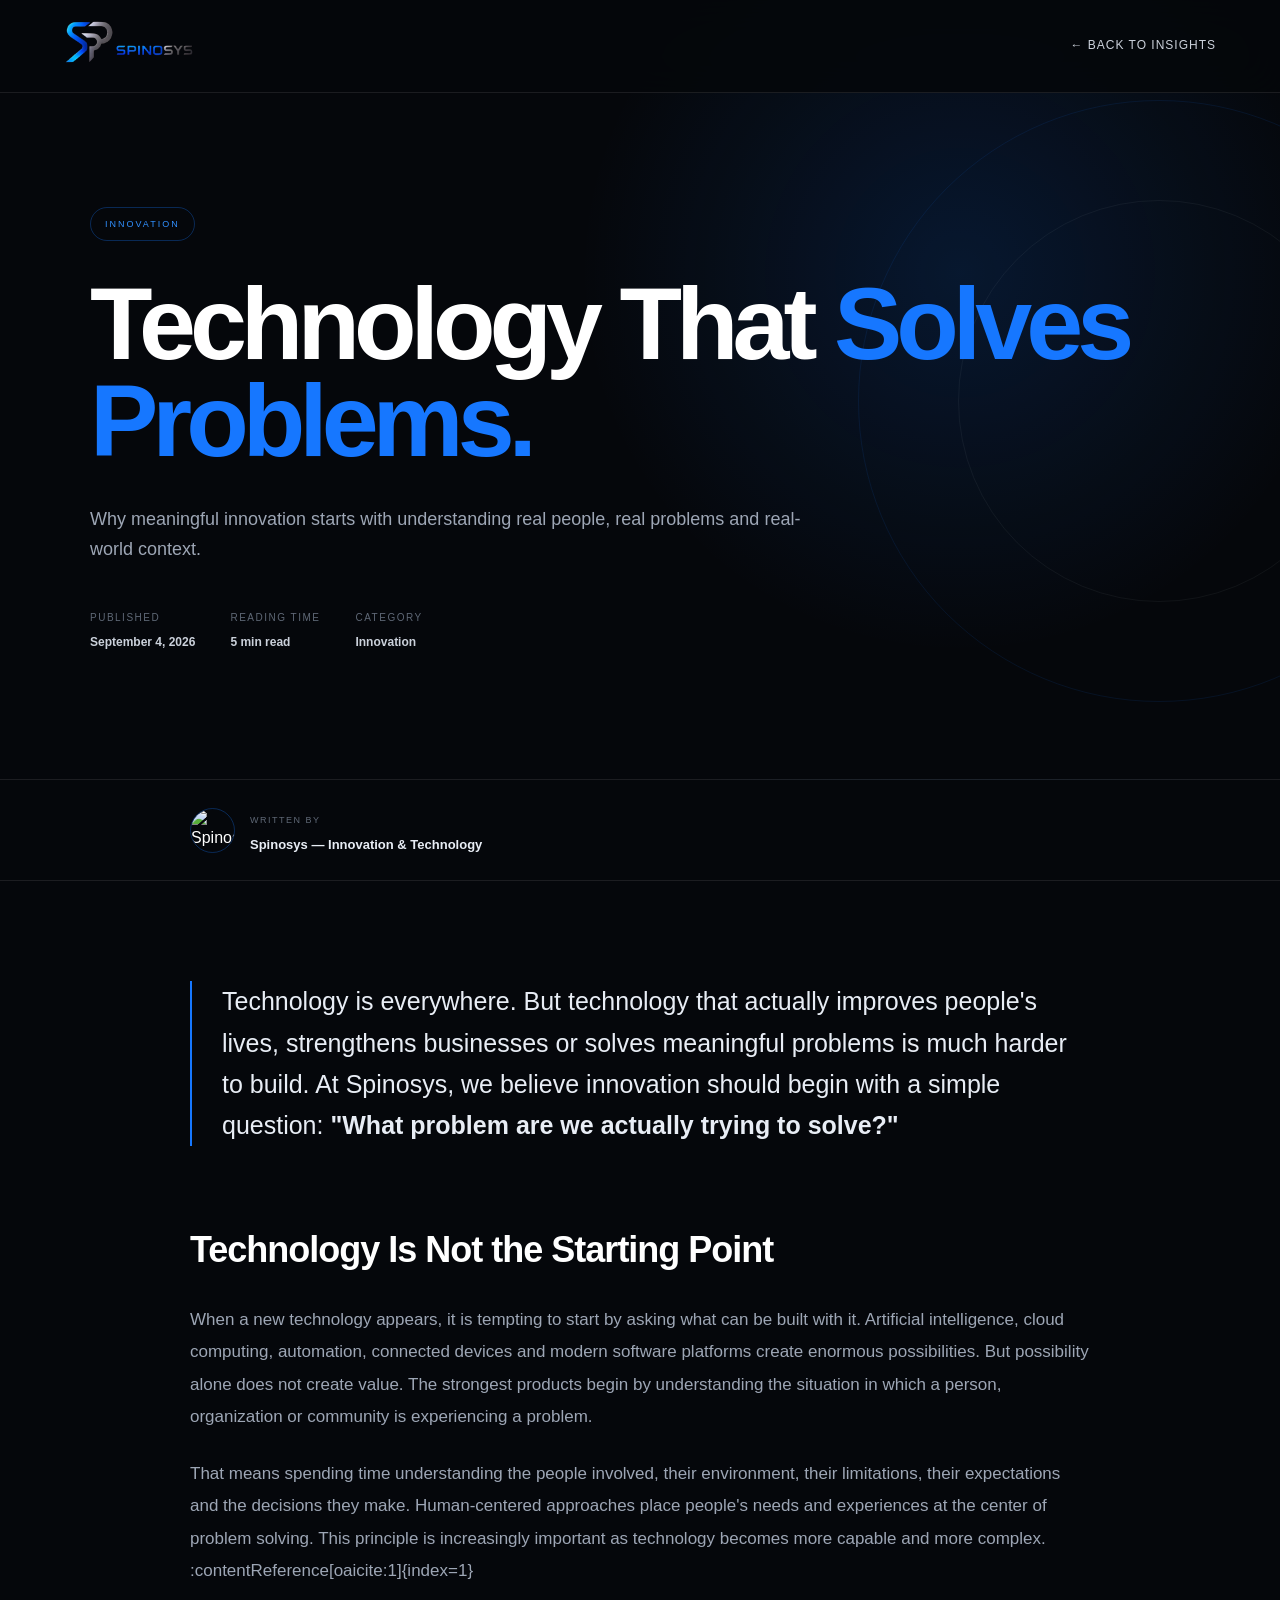
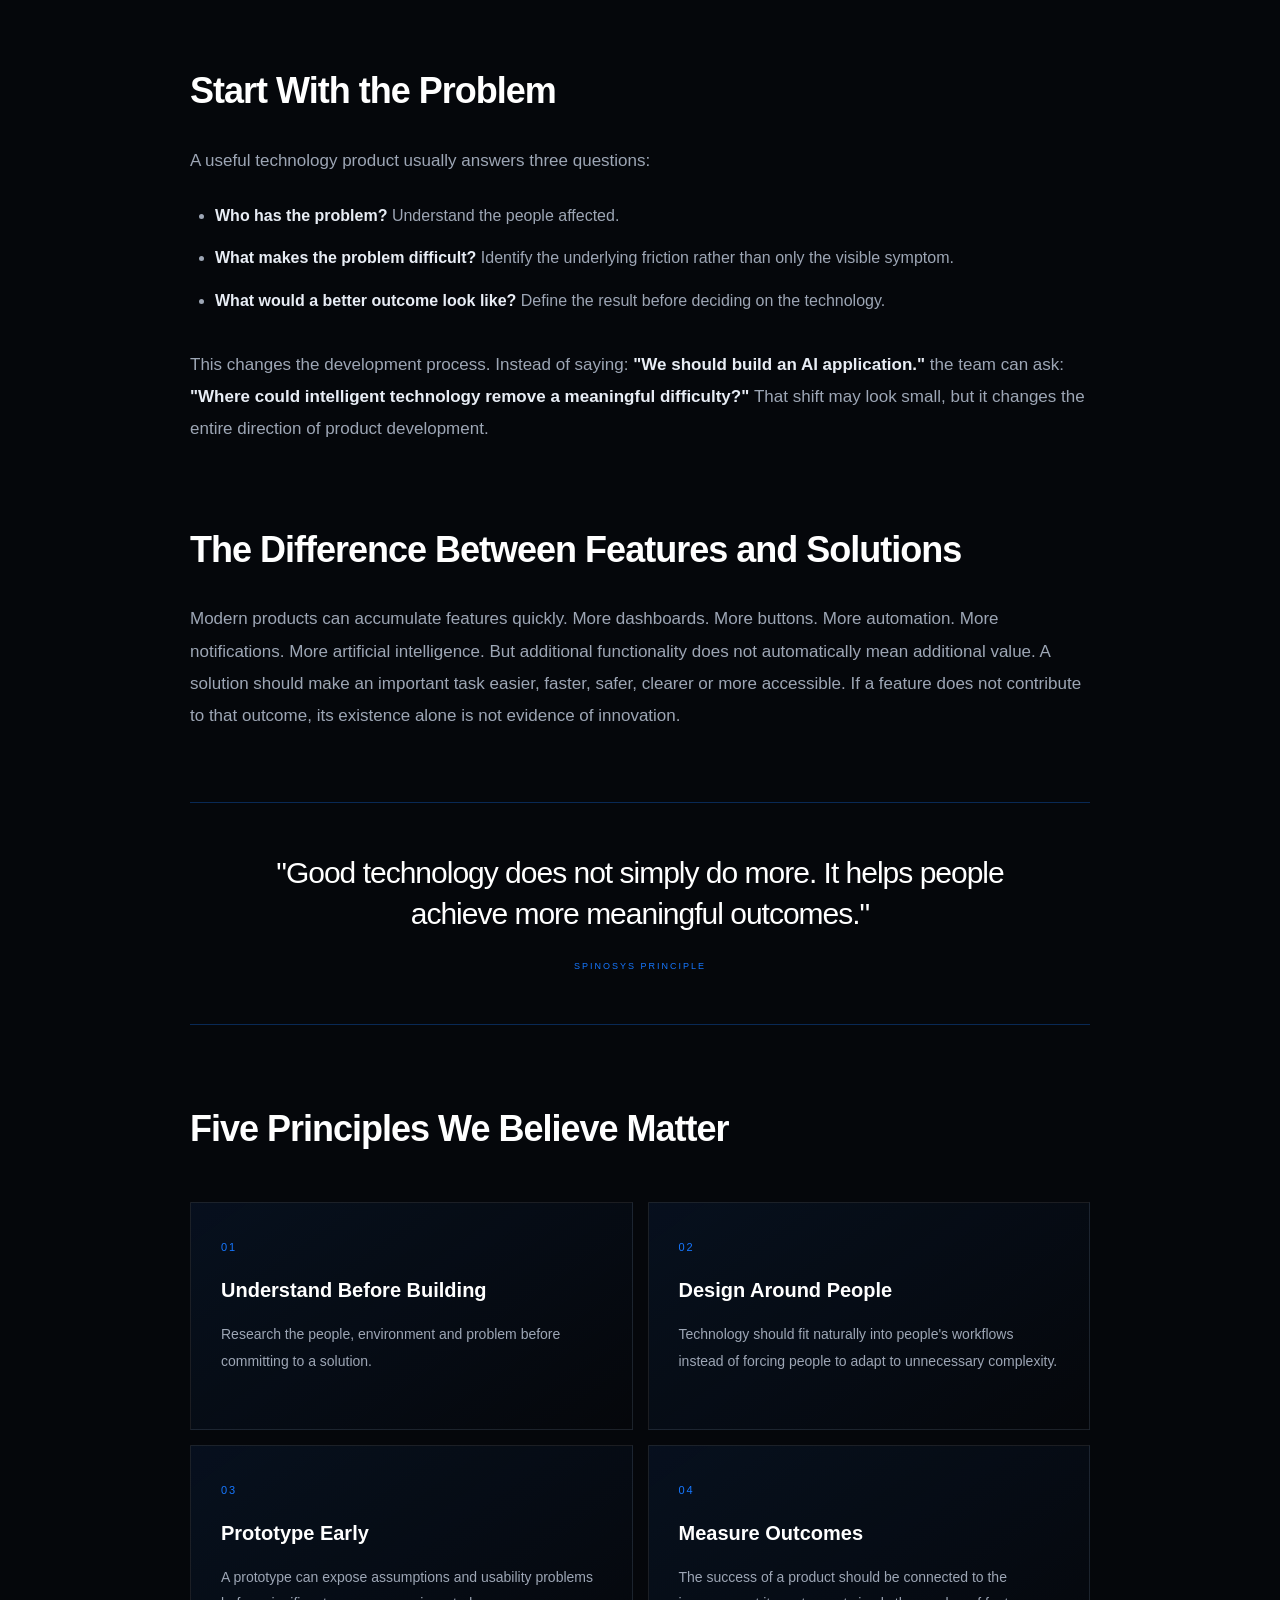
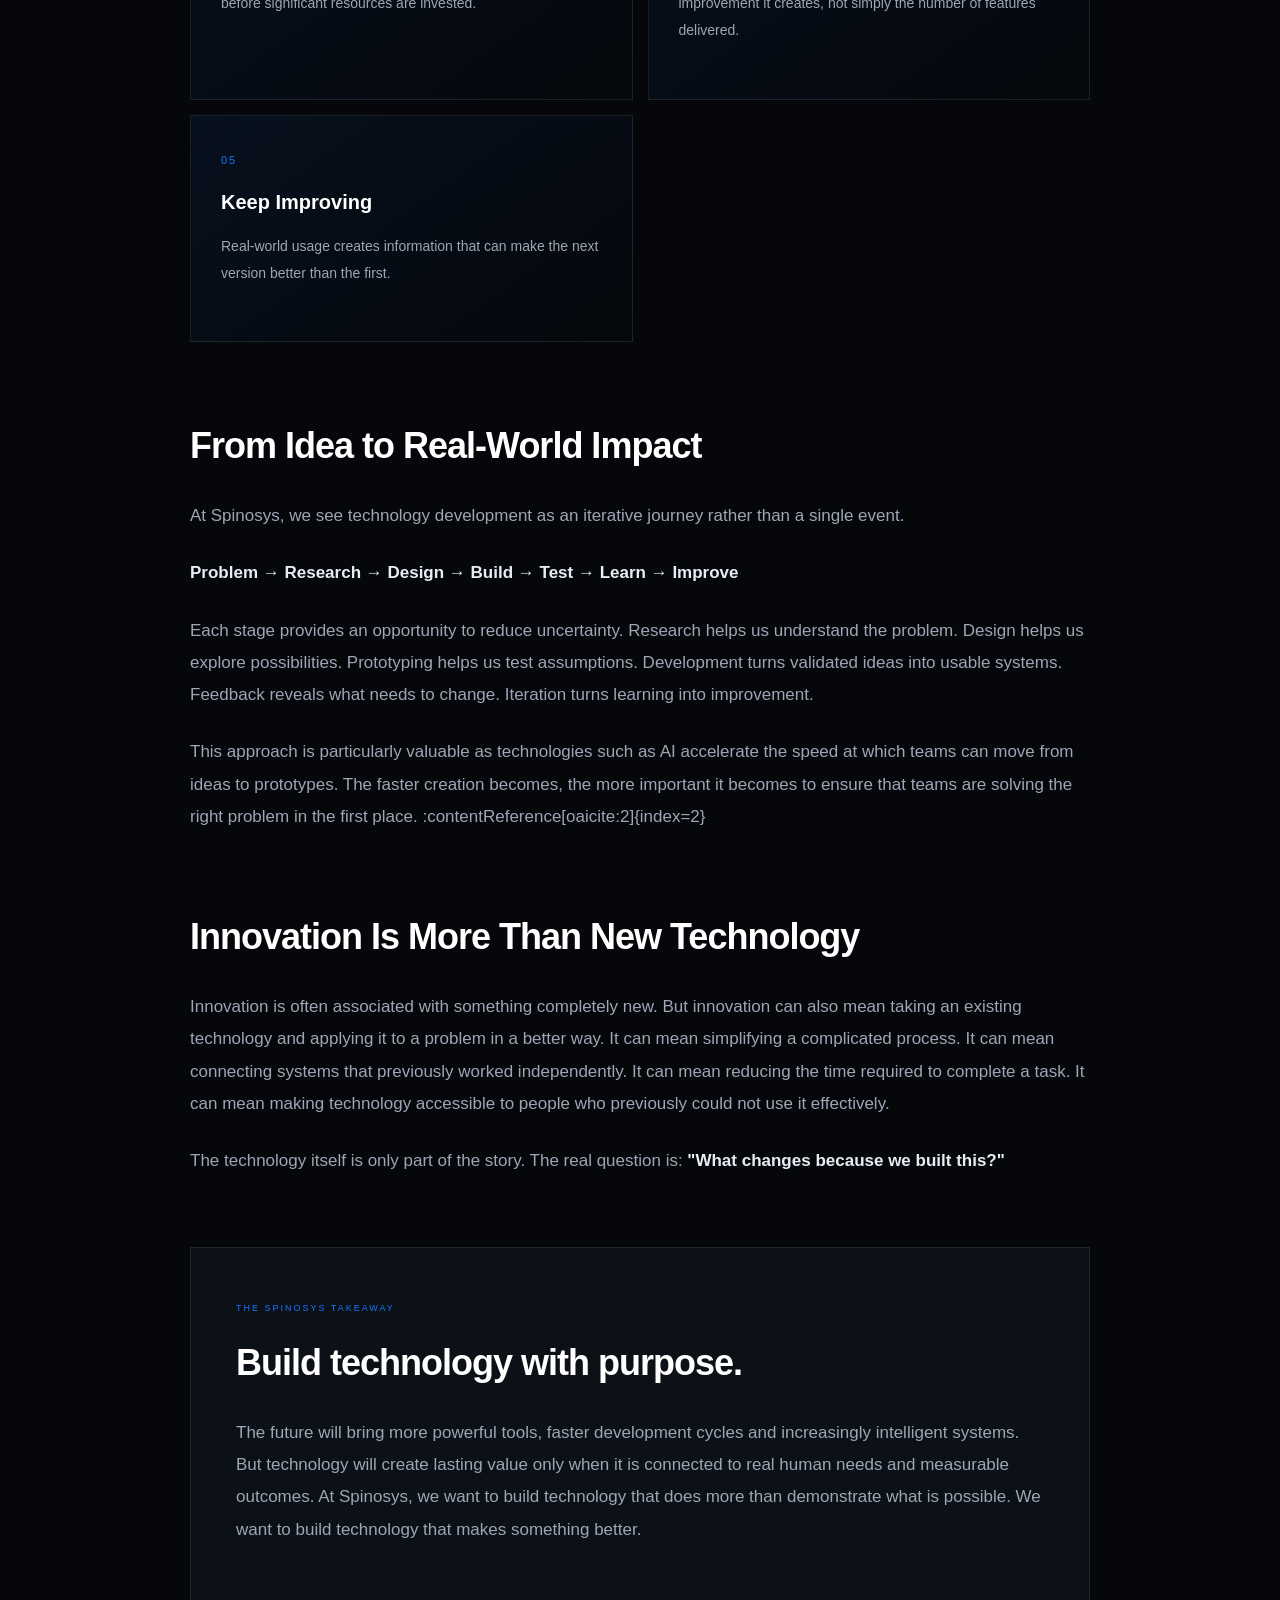
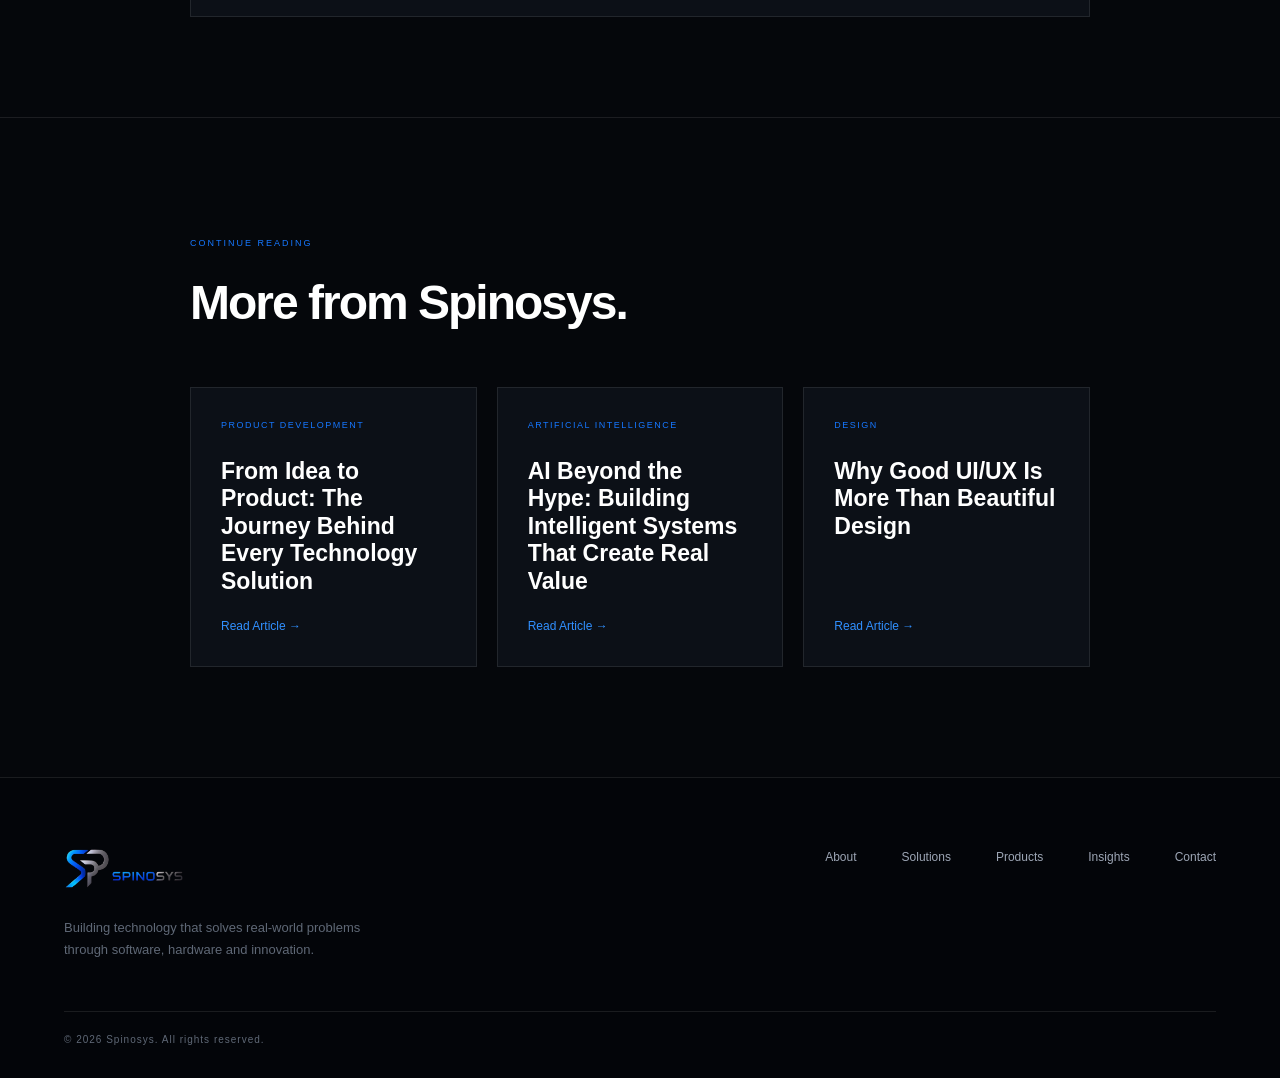
==== commit 468b71a6: "Update technology-that-solves-problems.html" ====
--- a/technology-that-solves-problems.html
+++ b/technology-that-solves-problems.html
@@ -20,7 +20,7 @@
           content="Spinosys">
 
     <link rel="icon"
-          href="../assets/spinosys-logo.png">
+          href="../spinosys-logo.png">
 
     <link rel="stylesheet"
           href="../style.css">
@@ -709,7 +709,7 @@
            class="article-logo">
 
             <img
-                src="../assets/spinosys-logo.png"
+                src="../spinosys-logo.png"
                 alt="Spinosys">
 
         </a>
@@ -809,7 +809,7 @@
         <div class="author-avatar">
 
             <img
-                src="../assets/founder-1.jpg"
+                src="../founder-1.jpg"
                 alt="Spinosys Founder">
 
         </div>
@@ -1359,7 +1359,7 @@
 <a href="../index.html">
 
 <img
-    src="../assets/spinosys-logo.png"
+    src="../spinosys-logo.png"
     alt="Spinosys">
 
 </a>
@@ -1415,4 +1415,4 @@
 
 
 </body>
-</html>+</html>
--- a/style.css
+++ b/style.css
@@ -1932,31 +1932,3 @@
     border-color: var(--blue);
     color: white;
 }
-
-
-/* MOBILE */
-
-@media (max-width: 700px) {
-
-    .founders-section {
-        padding: 90px 0;
-    }
-
-    .founders-heading {
-        grid-template-columns: 1fr;
-        gap: 30px;
-        margin-top: 40px;
-    }
-
-    .founders-heading h2 {
-        letter-spacing: -3px;
-    }
-
-    .founders-grid {
-        grid-template-columns: 1fr;
-    }
-
-    .founder-image {
-        height: 420px;
-    }
-}
